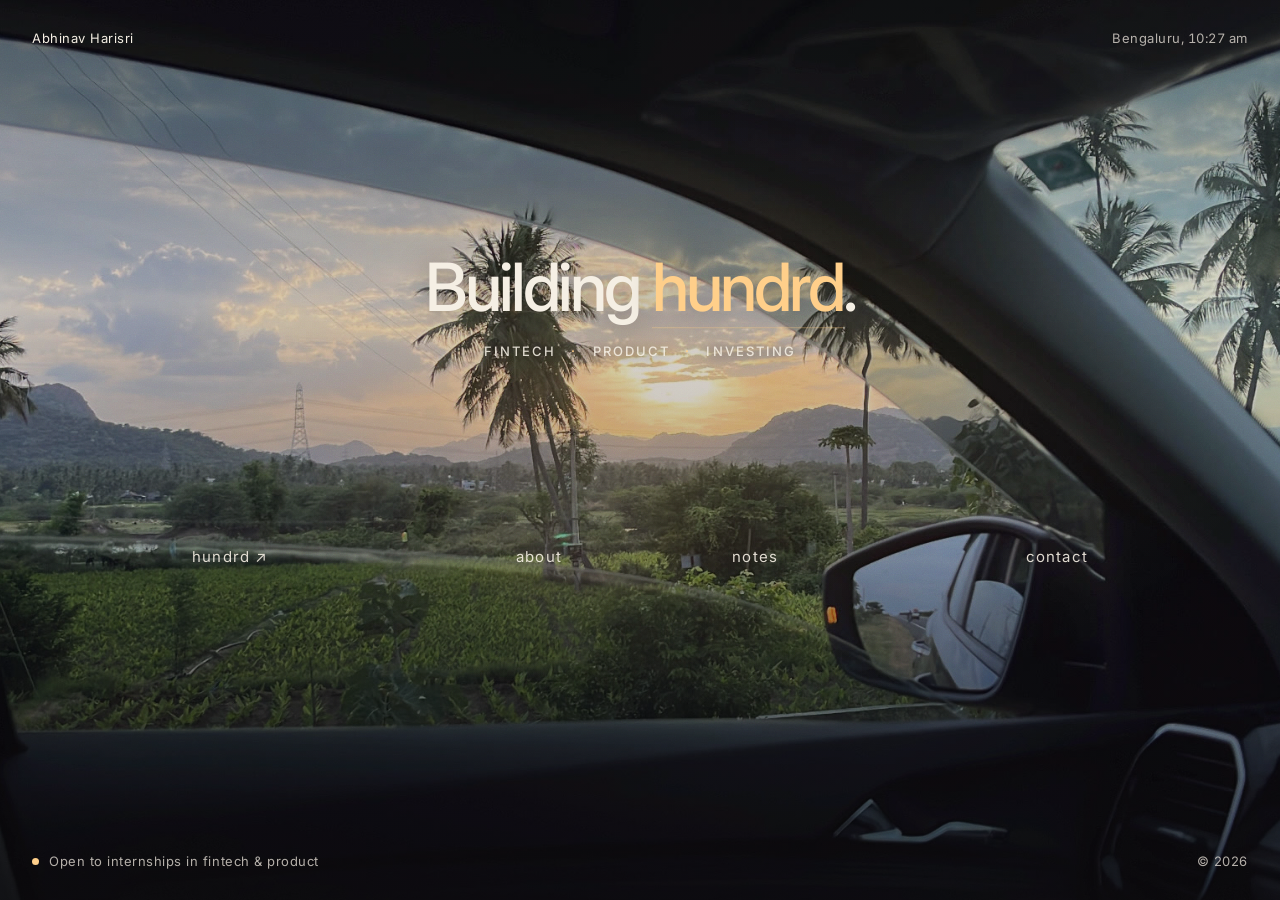
==== index.html @ cb3aa462 "Drop time-of-day grading; plain background on note pages Co-Authored-By: Claude Opus 5.5 <noreply@an" ====
<!DOCTYPE html>
<html lang="en">
<head>
  <meta charset="UTF-8">
  <meta name="viewport" content="width=device-width, initial-scale=1.0">
  <title>Abhinav Harisri</title>
  <meta name="description" content="Abhinav Harisri, founder of hundrd, a web studio in Bengaluru. Fintech, product and investing. Open to internships in fintech and product.">
  <meta property="og:title" content="Abhinav Harisri">
  <meta property="og:description" content="Founder of hundrd, a web studio in Bengaluru. Open to internships in fintech and product.">
  <meta property="og:image" content="https://abhinavharisri.github.io/assets/horizon.jpg">
  <meta property="og:url" content="https://abhinavharisri.github.io/">
  <meta name="twitter:card" content="summary_large_image">
  <link rel="icon" href="assets/favicon.svg" type="image/svg+xml">
  <link rel="apple-touch-icon" href="assets/favicon.png">
  <meta name="theme-color" content="#0b0a0c">
  <link rel="preload" as="image" href="assets/horizon.jpg" fetchpriority="high">
  <link rel="preconnect" href="https://fonts.googleapis.com">
  <link rel="preconnect" href="https://fonts.gstatic.com" crossorigin>
  <link href="https://fonts.googleapis.com/css2?family=Inter:wght@400;500;600&display=swap" rel="stylesheet">
  <style>
    *, *::before, *::after { margin: 0; padding: 0; box-sizing: border-box; }

    :root {
      --ink: #f5efe4;
      --ink-soft: rgba(245, 239, 228, 0.72);
      --ink-faint: rgba(245, 239, 228, 0.45);
      --line: rgba(245, 239, 228, 0.18);
      --glow: #ffcf8a;
      --night: #0b0a0c;
      --display: 'Inter', -apple-system, BlinkMacSystemFont, 'Segoe UI', sans-serif;
      --sans: 'Inter', -apple-system, BlinkMacSystemFont, 'Segoe UI', sans-serif;
    }

    html, body {
      height: 100%;
      background: var(--night);
      color: var(--ink);
      font-family: var(--sans);
      font-size: 15px;
      line-height: 1.6;
      -webkit-font-smoothing: antialiased;
      overflow: hidden;
    }

    a { color: inherit; text-decoration: none; }
    ::selection { background: var(--glow); color: var(--night); }

    /* ===== Scene: the photo, slowly breathing ===== */

    .scene {
      position: fixed;
      inset: -40px;
      opacity: 0;
      animation: reveal 2.6s cubic-bezier(.2, .7, .2, 1) .1s forwards;
      transition: filter 1.1s cubic-bezier(.2, .7, .2, 1);
      will-change: transform;
    }

    .scene-img {
      position: absolute;
      inset: 0;
      background: url("assets/horizon.jpg") 55% 42% / cover no-repeat;
      animation: drift 38s ease-in-out infinite alternate;
    }

    .scene::after {
      content: '';
      position: absolute;
      inset: 0;
      background:
        radial-gradient(ellipse 60% 45% at 55% 45%, rgba(255, 190, 110, 0.10), transparent 70%),
        linear-gradient(180deg, rgba(11, 10, 12, 0.55) 0%, rgba(11, 10, 12, 0.15) 35%, rgba(11, 10, 12, 0.35) 62%, rgba(11, 10, 12, 0.85) 100%);
    }

    body.open .scene { filter: blur(22px) brightness(0.45) saturate(1.2); }

    /* film grain */
    .grain {
      position: fixed;
      inset: -100%;
      pointer-events: none;
      opacity: 0.13;
      mix-blend-mode: overlay;
      background-image: url("data:image/svg+xml,%3Csvg xmlns='http://www.w3.org/2000/svg' width='220' height='220'%3E%3Cfilter id='n'%3E%3CfeTurbulence type='fractalNoise' baseFrequency='0.85' numOctaves='3' stitchTiles='stitch'/%3E%3C/filter%3E%3Crect width='100%25' height='100%25' filter='url(%23n)'/%3E%3C/svg%3E");
      animation: grain 0.9s steps(6) infinite;
    }

    @keyframes reveal { from { opacity: 0; transform: scale(1.12); } to { opacity: 1; transform: scale(1); } }
    @keyframes drift { from { transform: scale(1.06) translate(0, 0); } to { transform: scale(1.14) translate(-1.5%, -1%); } }
    @keyframes grain {
      0% { transform: translate(0, 0); } 20% { transform: translate(-5%, 3%); } 40% { transform: translate(4%, -6%); }
      60% { transform: translate(-3%, 5%); } 80% { transform: translate(6%, 2%); } 100% { transform: translate(-2%, -4%); }
    }

    /* ===== Landing ===== */

    .landing {
      position: fixed;
      inset: 0;
      transition: opacity .7s ease, transform 1s cubic-bezier(.2, .7, .2, 1);
    }

    body.open .landing { opacity: 0; transform: translateY(-14px); pointer-events: none; }

    .corner {
      position: absolute;
      font-size: 13px;
      letter-spacing: 0.04em;
      color: var(--ink-soft);
    }

    .corner.tl { top: 28px; left: 32px; color: var(--ink); }
    .corner.tr { top: 28px; right: 32px; font-variant-numeric: tabular-nums; }
    .corner.bl { bottom: 28px; left: 32px; display: flex; align-items: center; gap: 10px; }
    .corner.br { bottom: 28px; right: 32px; }

    .pulse {
      flex: none;
      width: 7px;
      height: 7px;
      border-radius: 50%;
      background: var(--glow);
      box-shadow: 0 0 0 0 rgba(255, 207, 138, 0.6);
      animation: pulse 2.4s ease-out infinite;
    }

    @keyframes pulse { 70% { box-shadow: 0 0 0 9px rgba(255, 207, 138, 0); } 100% { box-shadow: 0 0 0 0 rgba(255, 207, 138, 0); } }

    .line {
      position: absolute;
      left: 0;
      right: 0;
      top: 34%;
      padding: 0 15vw;
      transform: translateY(-50%);
      font-family: var(--display);
      font-weight: 500;
      font-size: clamp(40px, 5.2vw, 76px);
      line-height: 1.05;
      letter-spacing: -0.045em;
      text-align: center;
      text-wrap: balance;
      text-shadow: 0 2px 30px rgba(0, 0, 0, 0.35);
    }

    .line em { color: var(--glow); font-style: normal; }
    .line a { border-bottom: 1px solid rgba(255, 207, 138, 0.4); transition: border-color .3s; }
    .line a:hover { border-bottom-color: var(--glow); }

    .line .sub {
      display: block;
      margin-top: 22px;
      font-family: var(--sans);
      font-size: 13px;
      letter-spacing: 0.16em;
      text-transform: uppercase;
      color: rgba(245, 239, 228, 0.88);
      text-shadow: 0 1px 12px rgba(0, 0, 0, 0.6);
    }

    .line .sub i { font-style: normal; margin: 0 10px; color: var(--glow); }

    .horizon {
      position: absolute;
      top: 62%;
      left: 0;
      right: 0;
      padding: 0 15vw;
      display: grid;
      grid-template-columns: repeat(4, auto);
      align-items: center;
      gap: 16px;
      transform: translateY(-50%);
    }

    .horizon a {
      font-size: 15px;
      letter-spacing: 0.08em;
      opacity: 0.9;
      padding-bottom: 3px;
      background: linear-gradient(var(--ink), var(--ink)) 0 100% / 0 1px no-repeat;
      transition: background-size .45s cubic-bezier(.2, .7, .2, 1), opacity .2s;
    }

    .horizon a:hover, .horizon a:focus-visible { background-size: 100% 1px; opacity: 1; outline: none; }
    .horizon a:nth-child(1) { justify-self: start; }
    .horizon a:nth-child(2), .horizon a:nth-child(3) { justify-self: center; }
    .horizon a:nth-child(4) { justify-self: end; }

    /* staggered entrance */
    .in { opacity: 0; animation: rise 1.4s cubic-bezier(.2, .7, .2, 1) forwards; }
    .d1 { animation-delay: .9s; } .d2 { animation-delay: 1.3s; } .d3 { animation-delay: 1.7s; } .d4 { animation-delay: 2.1s; }
    @keyframes rise { from { opacity: 0; transform: translateY(12px); filter: blur(6px); } to { opacity: 1; transform: none; filter: none; } }
    .horizon.in { animation-name: rise-centered; }
    .line.in { animation-name: rise-centered; }
    @keyframes rise-centered { from { opacity: 0; transform: translateY(-35%); filter: blur(8px); } to { opacity: 1; transform: translateY(-50%); filter: none; } }

    /* ===== Panels ===== */

    .panel {
      position: fixed;
      inset: 0;
      overflow-y: auto;
      padding: 96px 24px 80px;
      opacity: 0;
      visibility: hidden;
      transition: opacity .6s ease, visibility 0s linear .6s;
    }

    .panel.active { opacity: 1; visibility: visible; transition: opacity .8s ease .25s, visibility 0s; }

    .panel-inner {
      max-width: 580px;
      margin: 0 auto;
      transform: translateY(18px);
      transition: transform 1s cubic-bezier(.2, .7, .2, 1) .25s;
    }

    .panel.active .panel-inner { transform: none; }

    .back {
      position: fixed;
      top: 28px;
      left: 32px;
      font-size: 13px;
      letter-spacing: 0.04em;
      color: var(--ink-soft);
      transition: color .2s;
    }

    .back:hover { color: var(--ink); }

    .panel h2 {
      font-family: var(--display);
      font-weight: 500;
      font-size: clamp(40px, 6vw, 64px);
      line-height: 1;
      letter-spacing: -0.045em;
      margin-bottom: 36px;
    }

    .panel h2 em { color: var(--glow); font-style: normal; }

    .panel p { color: var(--ink-soft); margin-bottom: 18px; font-size: 16px; }
    .panel p strong { color: var(--ink); font-weight: 500; }
    .panel p a { color: var(--ink); border-bottom: 1px solid var(--line); transition: border-color .2s; }
    .panel p a:hover { border-bottom-color: var(--ink); }

    .rows { margin-top: 44px; border-top: 1px solid var(--line); }

    .row {
      display: grid;
      grid-template-columns: 1fr auto;
      gap: 4px 24px;
      padding: 18px 0;
      border-bottom: 1px solid var(--line);
    }

    .row-title { color: var(--ink); }
    .row-title a { border-bottom: 1px solid var(--line); transition: border-color .2s, color .2s; }
    .row-title a:hover { color: var(--glow); border-bottom-color: var(--glow); }
    .row-meta { color: var(--ink-faint); font-size: 13px; text-align: right; font-variant-numeric: tabular-nums; }
    .row-sub { grid-column: 1 / -1; color: var(--ink-soft); font-size: 14px; }
    .row-links { grid-column: 1 / -1; display: flex; gap: 20px; margin-top: 6px; font-size: 13px; letter-spacing: 0.04em; }
    .row-links a { color: var(--glow); opacity: .85; transition: opacity .2s; }
    .row-links a:hover { opacity: 1; }

    .resume {
      display: inline-block;
      margin-top: 32px;
      padding: 12px 22px;
      border: 1px solid rgba(255, 207, 138, 0.5);
      border-radius: 999px;
      font-size: 14px;
      letter-spacing: 0.04em;
      color: var(--glow);
      transition: background .3s, color .3s;
    }

    .resume:hover { background: var(--glow); color: var(--night); }

    .row.note .row-title { font-size: 18px; font-weight: 500; line-height: 1.35; letter-spacing: -0.01em; }
    .row.note .row-title i { font-family: var(--sans); font-style: normal; font-size: 12px; letter-spacing: 0.1em; color: var(--glow); display: inline-block; width: 34px; vertical-align: 1px; }
    .row.note .row-meta { color: var(--ink-faint); }
    .row.note .row-sub { padding-left: 34px; }
    .row.note:hover .row-title { color: var(--glow); }

    a.row { transition: padding .4s cubic-bezier(.2, .7, .2, 1); }
    a.row:hover { padding-left: 10px; }
    a.row .row-meta { color: var(--glow); }

    /* ===== Small screens ===== */

    @media (max-width: 700px) {
      .scene-img { background-position: 56% 40%; }
      .corner.tl, .back { top: 22px; left: 20px; }
      .corner.tr { top: 22px; right: 20px; }
      .corner.bl { bottom: 22px; left: 20px; right: 20px; }
      .corner.br { display: none; }
      .line { top: 30%; padding: 0 20px; }
      .line .sub { font-size: 11px; letter-spacing: 0.12em; }
      .line .sub i { margin: 0 6px; }
      .horizon { padding: 0 20px; gap: 10px; }
      .horizon a { font-size: 14px; letter-spacing: 0.05em; }
      .panel { padding: 80px 20px 64px; }
    }

    @media (prefers-reduced-motion: reduce) {
      *, *::before, *::after { animation-duration: .01ms !important; animation-iteration-count: 1 !important; transition-duration: .01ms !important; }
      .grain { display: none; }
    }
  </style>
</head>
<body>

  <div class="scene" id="scene" aria-hidden="true"><div class="scene-img"></div></div>
  <div class="grain" aria-hidden="true"></div>

  <main class="landing">
    <div class="corner tl in d1">Abhinav Harisri</div>
    <div class="corner tr in d1" id="clock">Bengaluru</div>

    <h1 class="line in d2">
      Building <a href="https://hundrd.studio" target="_blank" rel="noopener"><em>hundrd</em></a>.
      <span class="sub">Fintech <i>·</i> Product <i>·</i> Investing</span>
    </h1>

    <nav class="horizon in d3">
      <a href="https://hundrd.studio" target="_blank" rel="noopener">hundrd ↗</a>
      <a href="#about">about</a>
      <a href="#notes">notes</a>
      <a href="#contact">contact</a>
    </nav>

    <div class="corner bl in d4"><span class="pulse"></span>Open to internships in fintech &amp; product</div>
    <div class="corner br in d4">© 2026</div>
  </main>

  <section class="panel" id="about" aria-label="About">
    <a href="#" class="back">← back</a>
    <div class="panel-inner">
      <h2>About</h2>
      <p>I'm <strong>Abhinav</strong>. I run <a href="https://hundrd.studio" target="_blank" rel="noopener">hundrd</a>, a Bengaluru studio that designs, builds and hosts fast, secure websites for businesses that operate at scale, down to the hundredth detail.</p>
      <p>The path here wasn't a straight line. I started out in cybersecurity, learning how systems break, then got pulled toward a different question: how money moves. Payments, risk, markets. That curiosity led to fundraising work at a sports-tech startup, finance work at a manufacturer, and <a href="#notes">a growing pile of notes</a> on how payments actually work.</p>
      <p>Alongside the studio, I'm open to <strong>internships in fintech and product</strong>.</p>

      <div class="rows">
        <div class="row">
          <span class="row-title">Founder, hundrd</span>
          <span class="row-meta">Now</span>
          <span class="row-sub">Web studio. Design, build and hosting under one roof.</span>
        </div>
        <div class="row">
          <span class="row-title">Fundraising &amp; Partnerships, <a href="https://streetplay.ai/" target="_blank" rel="noopener">Streetplay.ai</a></span>
          <span class="row-meta">2025–26</span>
          <span class="row-sub">Sourced 20+ US investors in sports tech and AI, sharpened the pitch, and built partnerships with turfs and academies.</span>
        </div>
        <div class="row">
          <span class="row-title">Accounting, <a href="https://www.superiorelectric.in/" target="_blank" rel="noopener">Superior Electric Machines</a></span>
          <span class="row-meta">2025</span>
          <span class="row-sub">Profit &amp; loss statements and balance sheets for a manufacturing firm, plus audit readiness and cost management.</span>
        </div>
        <div class="row">
          <span class="row-title">RiskLens</span>
          <span class="row-meta">Project</span>
          <span class="row-sub">A portfolio risk tool on live market data: volatility, value at risk, Sharpe ratio and correlation across Indian and US stocks.</span>
          <span class="row-links">
            <a href="https://stock-risk-analyzer-l02b.onrender.com" target="_blank" rel="noopener">Open ↗</a>
            <a href="https://github.com/abhinavharisri/stock-risk-analyzer" target="_blank" rel="noopener">Code ↗</a>
          </span>
        </div>
        <div class="row">
          <span class="row-title">B.Tech Cybersecurity, Presidency University</span>
          <span class="row-meta">2027</span>
        </div>
      </div>

      <a class="resume" href="assets/Abhinav-Harisri-Resume.pdf" target="_blank" rel="noopener">Download resume ↗</a>
    </div>
  </section>

  <section class="panel" id="notes" aria-label="Notes">
    <a href="#" class="back">← back</a>
    <div class="panel-inner">
      <h2>Notes</h2>
      <p>What I've been learning about how money moves in India: payments, the products built on them, and the decisions behind those products.</p>

      <div class="rows">
        <a class="row note" href="notes/upi-payment-flow.html"><span class="row-title"><i>01</i>How a UPI payment actually moves</span><span class="row-meta">3 min</span><span class="row-sub">Five parties, a few seconds, and why the app you tap is only the front door.</span></a>
        <a class="row note" href="notes/p2p-vs-p2m.html"><span class="row-title"><i>02</i>P2P builds the habit. P2M pays the bills.</span><span class="row-meta">3 min</span><span class="row-sub">Two kinds of UPI payment, two very different jobs for the business.</span></a>
        <a class="row note" href="notes/why-pending-feels-scary.html"><span class="row-title"><i>03</i>Why “Pending” feels so scary</span><span class="row-meta">4 min</span><span class="row-sub">Money gone from my account, not in theirs, and a single word on the screen.</span></a>
        <a class="row note" href="notes/pending-screen-case-study.html"><span class="row-title"><i>04</i>Case study: fixing the pending screen</span><span class="row-meta">5 min</span><span class="row-sub">Two options, and why I'd ship the quieter one first.</span></a>
        <a class="row note" href="notes/how-upi-apps-make-money.html"><span class="row-title"><i>05</i>How free UPI apps make money</span><span class="row-meta">3 min</span><span class="row-sub">Sending money costs users nothing. So who pays for all of it?</span></a>
        <a class="row note" href="notes/reliability-is-the-feature.html"><span class="row-title"><i>06</i>Reliability is the feature</span><span class="row-meta">5 min</span><span class="row-sub">Fix the success rate before shipping anything new, and how I'd defend that to a CEO.</span></a>
        <a class="row note" href="notes/what-gpay-gets-right.html"><span class="row-title"><i>07</i>What GPay gets right</span><span class="row-meta">2 min</span><span class="row-sub">Five small things on one home screen, and the lesson underneath them.</span></a>
      </div>
    </div>
  </section>

  <section class="panel" id="contact" aria-label="Contact">
    <a href="#" class="back">← back</a>
    <div class="panel-inner">
      <h2>Say <em>hello</em></h2>
      <p>For a website with hundrd, an internship, or a good conversation about markets.</p>

      <div class="rows">
        <a class="row" href="mailto:abhinavharisri@gmail.com"><span class="row-title">abhinavharisri@gmail.com</span><span class="row-meta">Email ↗</span></a>
        <a class="row" href="https://www.linkedin.com/in/abhinav-h-897152250/" target="_blank" rel="noopener"><span class="row-title">Abhinav Harisri</span><span class="row-meta">LinkedIn ↗</span></a>
        <a class="row" href="assets/Abhinav-Harisri-Resume.pdf" target="_blank" rel="noopener"><span class="row-title">Abhinav-Harisri-Resume.pdf</span><span class="row-meta">Resume ↗</span></a>
        <a class="row" href="https://hundrd.studio" target="_blank" rel="noopener"><span class="row-title">hundrd.studio</span><span class="row-meta">Studio ↗</span></a>
        <a class="row" href="https://github.com/abhinavharisri" target="_blank" rel="noopener"><span class="row-title">abhinavharisri</span><span class="row-meta">GitHub ↗</span></a>
      </div>
    </div>
  </section>

  <script>
    // Panels follow the URL hash, so #about etc. can be shared directly
    const panels = document.querySelectorAll('.panel');
    function route() {
      const id = location.hash.slice(1);
      let found = false;
      panels.forEach(p => {
        const on = p.id === id;
        p.classList.toggle('active', on);
        if (on) { found = true; p.scrollTop = 0; }
      });
      document.body.classList.toggle('open', found);
    }
    window.addEventListener('hashchange', route);
    route();

    document.addEventListener('keydown', e => {
      if (e.key === 'Escape' && document.body.classList.contains('open')) location.hash = '';
    });

    // Clock: Bengaluru local time
    const clock = document.getElementById('clock');
    const fmt = new Intl.DateTimeFormat('en-IN', { timeZone: 'Asia/Kolkata', hour: 'numeric', minute: '2-digit', hour12: true });
    function tick() { clock.textContent = 'Bengaluru, ' + fmt.format(new Date()).toLowerCase(); }
    tick();
    setInterval(tick, 15000);

    // Gentle parallax: the scene leans away from the cursor
    const scene = document.getElementById('scene');
    if (matchMedia('(pointer: fine)').matches && !matchMedia('(prefers-reduced-motion: reduce)').matches) {
      let tx = 0, ty = 0, cx = 0, cy = 0;
      document.addEventListener('mousemove', e => {
        tx = (e.clientX / innerWidth - 0.5) * -24;
        ty = (e.clientY / innerHeight - 0.5) * -16;
      });
      scene.addEventListener('animationend', e => {
        if (e.target !== scene) return;
        scene.style.opacity = 1;
        scene.style.animation = 'none';
        (function loop() {
          cx += (tx - cx) * 0.04;
          cy += (ty - cy) * 0.04;
          scene.style.transform = `translate3d(${cx}px, ${cy}px, 0)`;
          requestAnimationFrame(loop);
        })();
      });
    }
  </script>
</body>
</html>
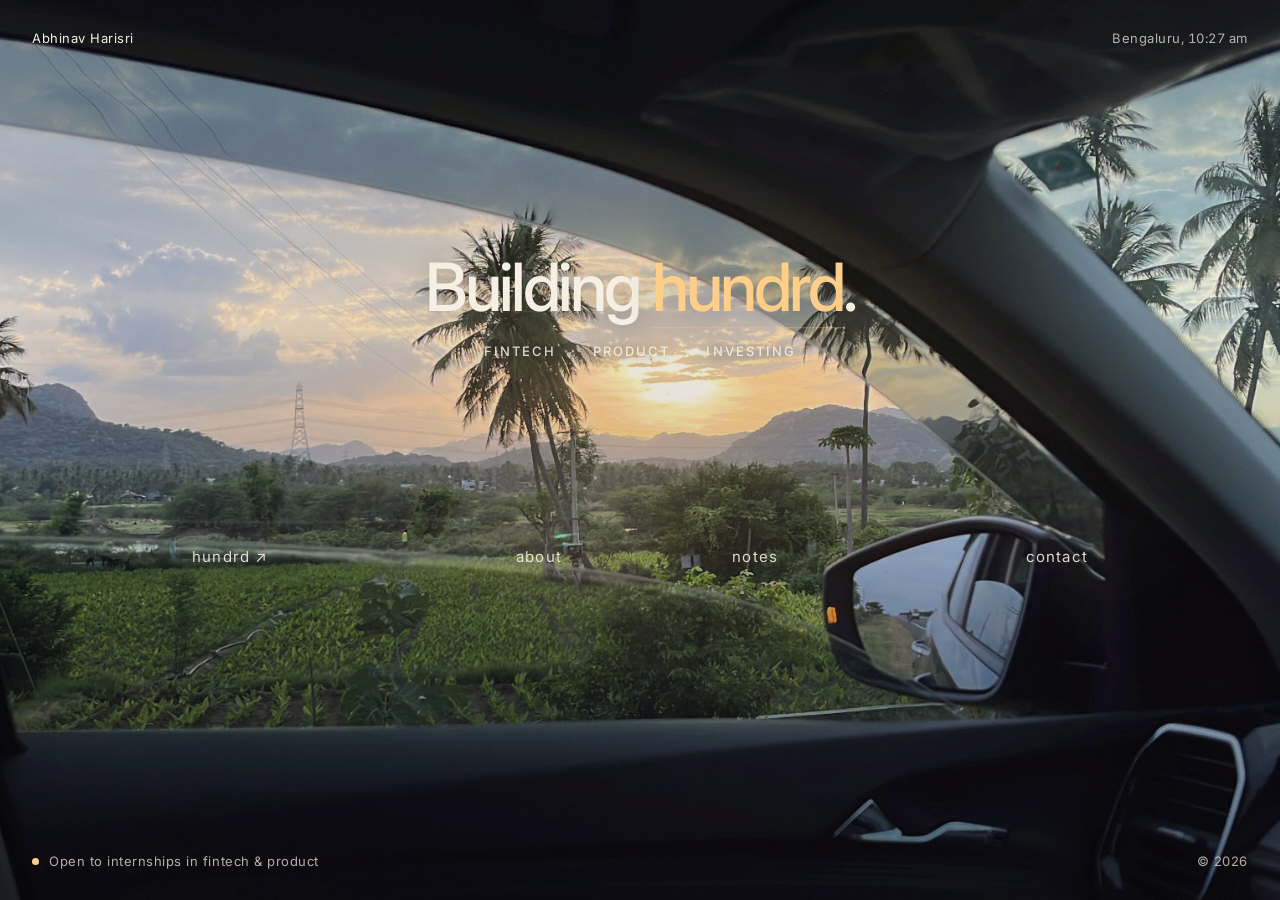
==== commit 2694b4a3: "Light paper theme for panels, notes and 404 Panels and note pages move to a warm off-white backgroun" ====
--- a/index.html
+++ b/index.html
@@ -52,7 +52,6 @@
       inset: -40px;
       opacity: 0;
       animation: reveal 2.6s cubic-bezier(.2, .7, .2, 1) .1s forwards;
-      transition: filter 1.1s cubic-bezier(.2, .7, .2, 1);
       will-change: transform;
     }
 
@@ -69,10 +68,8 @@
       inset: 0;
       background:
         radial-gradient(ellipse 60% 45% at 55% 45%, rgba(255, 190, 110, 0.10), transparent 70%),
-        linear-gradient(180deg, rgba(11, 10, 12, 0.55) 0%, rgba(11, 10, 12, 0.15) 35%, rgba(11, 10, 12, 0.35) 62%, rgba(11, 10, 12, 0.85) 100%);
-    }
-
-    body.open .scene { filter: blur(22px) brightness(0.45) saturate(1.2); }
+        linear-gradient(180deg, rgba(11, 10, 12, 0.35) 0%, rgba(11, 10, 12, 0.05) 35%, rgba(11, 10, 12, 0.2) 62%, rgba(11, 10, 12, 0.6) 100%);
+    }
 
     /* film grain */
     .grain {
@@ -202,6 +199,13 @@
       inset: 0;
       overflow-y: auto;
       padding: 96px 24px 80px;
+      --ink: #1d1b18;
+      --ink-soft: rgba(29, 27, 24, 0.72);
+      --ink-faint: rgba(29, 27, 24, 0.5);
+      --line: rgba(29, 27, 24, 0.14);
+      --glow: #b0601c;
+      background: #f7f4ef;
+      color: var(--ink);
       opacity: 0;
       visibility: hidden;
       transition: opacity .6s ease, visibility 0s linear .6s;
@@ -269,7 +273,7 @@
       display: inline-block;
       margin-top: 32px;
       padding: 12px 22px;
-      border: 1px solid rgba(255, 207, 138, 0.5);
+      border: 1px solid var(--glow);
       border-radius: 999px;
       font-size: 14px;
       letter-spacing: 0.04em;
@@ -277,7 +281,7 @@
       transition: background .3s, color .3s;
     }
 
-    .resume:hover { background: var(--glow); color: var(--night); }
+    .resume:hover { background: var(--glow); color: #fff; }
 
     .row.note .row-title { font-size: 18px; font-weight: 500; line-height: 1.35; letter-spacing: -0.01em; }
     .row.note .row-title i { font-family: var(--sans); font-style: normal; font-size: 12px; letter-spacing: 0.1em; color: var(--glow); display: inline-block; width: 34px; vertical-align: 1px; }
@@ -288,6 +292,7 @@
     a.row { transition: padding .4s cubic-bezier(.2, .7, .2, 1); }
     a.row:hover { padding-left: 10px; }
     a.row .row-meta { color: var(--glow); }
+    .panel ::selection { background: var(--glow); color: #fff; }
 
     /* ===== Small screens ===== */
 
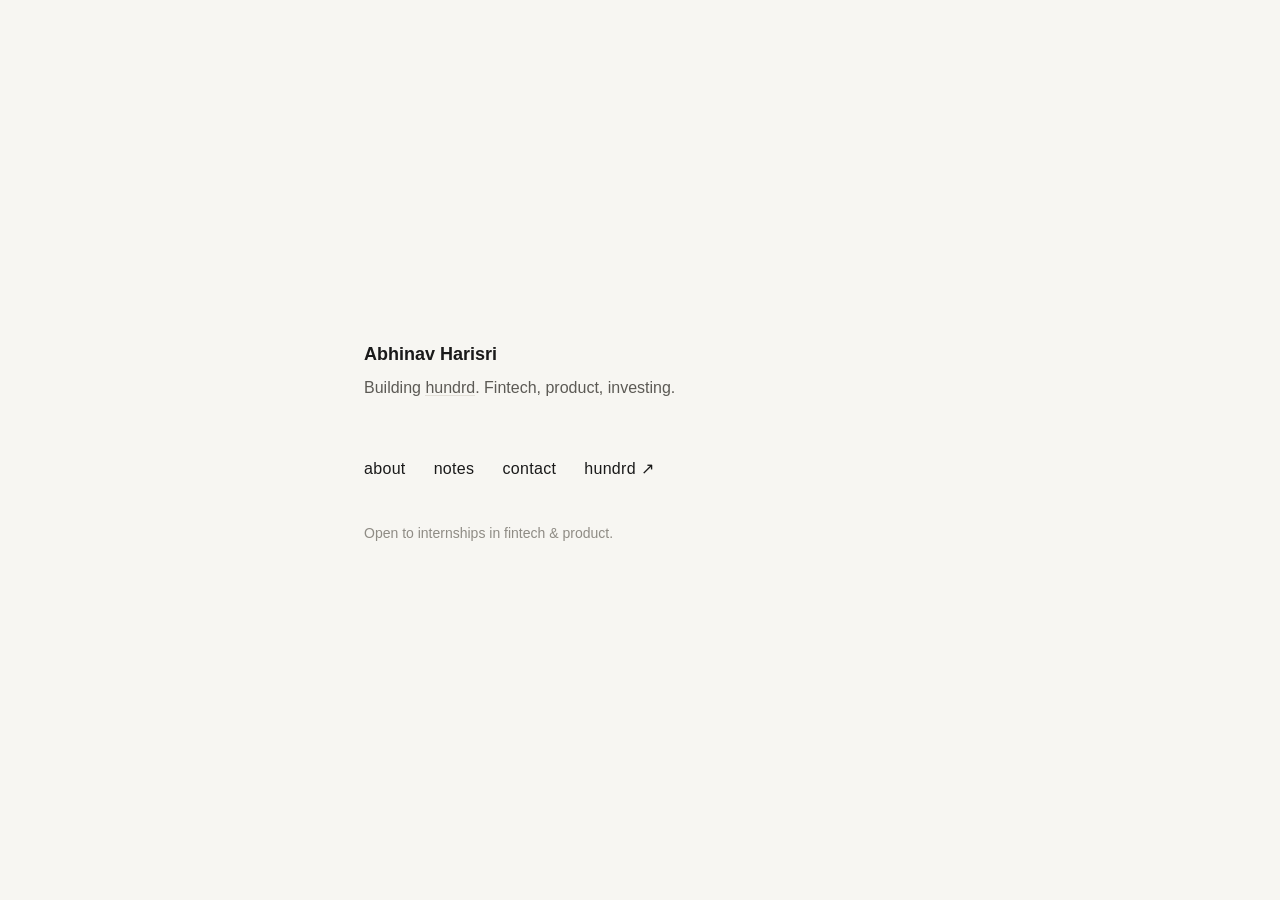
==== commit df96de2c: "Redesign: plain, image-free site with one shared stylesheet Homepage is just name, one line and four" ====
--- a/index.html
+++ b/index.html
@@ -7,464 +7,26 @@
   <meta name="description" content="Abhinav Harisri, founder of hundrd, a web studio in Bengaluru. Fintech, product and investing. Open to internships in fintech and product.">
   <meta property="og:title" content="Abhinav Harisri">
   <meta property="og:description" content="Founder of hundrd, a web studio in Bengaluru. Open to internships in fintech and product.">
-  <meta property="og:image" content="https://abhinavharisri.github.io/assets/horizon.jpg">
   <meta property="og:url" content="https://abhinavharisri.github.io/">
-  <meta name="twitter:card" content="summary_large_image">
   <link rel="icon" href="assets/favicon.svg" type="image/svg+xml">
-  <link rel="apple-touch-icon" href="assets/favicon.png">
-  <meta name="theme-color" content="#0b0a0c">
-  <link rel="preload" as="image" href="assets/horizon.jpg" fetchpriority="high">
-  <link rel="preconnect" href="https://fonts.googleapis.com">
-  <link rel="preconnect" href="https://fonts.gstatic.com" crossorigin>
-  <link href="https://fonts.googleapis.com/css2?family=Inter:wght@400;500;600&display=swap" rel="stylesheet">
-  <style>
-    *, *::before, *::after { margin: 0; padding: 0; box-sizing: border-box; }
-
-    :root {
-      --ink: #f5efe4;
-      --ink-soft: rgba(245, 239, 228, 0.72);
-      --ink-faint: rgba(245, 239, 228, 0.45);
-      --line: rgba(245, 239, 228, 0.18);
-      --glow: #ffcf8a;
-      --night: #0b0a0c;
-      --display: 'Inter', -apple-system, BlinkMacSystemFont, 'Segoe UI', sans-serif;
-      --sans: 'Inter', -apple-system, BlinkMacSystemFont, 'Segoe UI', sans-serif;
-    }
-
-    html, body {
-      height: 100%;
-      background: var(--night);
-      color: var(--ink);
-      font-family: var(--sans);
-      font-size: 15px;
-      line-height: 1.6;
-      -webkit-font-smoothing: antialiased;
-      overflow: hidden;
-    }
-
-    a { color: inherit; text-decoration: none; }
-    ::selection { background: var(--glow); color: var(--night); }
-
-    /* ===== Scene: the photo, slowly breathing ===== */
-
-    .scene {
-      position: fixed;
-      inset: -40px;
-      opacity: 0;
-      animation: reveal 2.6s cubic-bezier(.2, .7, .2, 1) .1s forwards;
-      will-change: transform;
-    }
-
-    .scene-img {
-      position: absolute;
-      inset: 0;
-      background: url("assets/horizon.jpg") 55% 42% / cover no-repeat;
-      animation: drift 38s ease-in-out infinite alternate;
-    }
-
-    .scene::after {
-      content: '';
-      position: absolute;
-      inset: 0;
-      background:
-        radial-gradient(ellipse 60% 45% at 55% 45%, rgba(255, 190, 110, 0.10), transparent 70%),
-        linear-gradient(180deg, rgba(11, 10, 12, 0.35) 0%, rgba(11, 10, 12, 0.05) 35%, rgba(11, 10, 12, 0.2) 62%, rgba(11, 10, 12, 0.6) 100%);
-    }
-
-    /* film grain */
-    .grain {
-      position: fixed;
-      inset: -100%;
-      pointer-events: none;
-      opacity: 0.13;
-      mix-blend-mode: overlay;
-      background-image: url("data:image/svg+xml,%3Csvg xmlns='http://www.w3.org/2000/svg' width='220' height='220'%3E%3Cfilter id='n'%3E%3CfeTurbulence type='fractalNoise' baseFrequency='0.85' numOctaves='3' stitchTiles='stitch'/%3E%3C/filter%3E%3Crect width='100%25' height='100%25' filter='url(%23n)'/%3E%3C/svg%3E");
-      animation: grain 0.9s steps(6) infinite;
-    }
-
-    @keyframes reveal { from { opacity: 0; transform: scale(1.12); } to { opacity: 1; transform: scale(1); } }
-    @keyframes drift { from { transform: scale(1.06) translate(0, 0); } to { transform: scale(1.14) translate(-1.5%, -1%); } }
-    @keyframes grain {
-      0% { transform: translate(0, 0); } 20% { transform: translate(-5%, 3%); } 40% { transform: translate(4%, -6%); }
-      60% { transform: translate(-3%, 5%); } 80% { transform: translate(6%, 2%); } 100% { transform: translate(-2%, -4%); }
-    }
-
-    /* ===== Landing ===== */
-
-    .landing {
-      position: fixed;
-      inset: 0;
-      transition: opacity .7s ease, transform 1s cubic-bezier(.2, .7, .2, 1);
-    }
-
-    body.open .landing { opacity: 0; transform: translateY(-14px); pointer-events: none; }
-
-    .corner {
-      position: absolute;
-      font-size: 13px;
-      letter-spacing: 0.04em;
-      color: var(--ink-soft);
-    }
-
-    .corner.tl { top: 28px; left: 32px; color: var(--ink); }
-    .corner.tr { top: 28px; right: 32px; font-variant-numeric: tabular-nums; }
-    .corner.bl { bottom: 28px; left: 32px; display: flex; align-items: center; gap: 10px; }
-    .corner.br { bottom: 28px; right: 32px; }
-
-    .pulse {
-      flex: none;
-      width: 7px;
-      height: 7px;
-      border-radius: 50%;
-      background: var(--glow);
-      box-shadow: 0 0 0 0 rgba(255, 207, 138, 0.6);
-      animation: pulse 2.4s ease-out infinite;
-    }
-
-    @keyframes pulse { 70% { box-shadow: 0 0 0 9px rgba(255, 207, 138, 0); } 100% { box-shadow: 0 0 0 0 rgba(255, 207, 138, 0); } }
-
-    .line {
-      position: absolute;
-      left: 0;
-      right: 0;
-      top: 34%;
-      padding: 0 15vw;
-      transform: translateY(-50%);
-      font-family: var(--display);
-      font-weight: 500;
-      font-size: clamp(40px, 5.2vw, 76px);
-      line-height: 1.05;
-      letter-spacing: -0.045em;
-      text-align: center;
-      text-wrap: balance;
-      text-shadow: 0 2px 30px rgba(0, 0, 0, 0.35);
-    }
-
-    .line em { color: var(--glow); font-style: normal; }
-    .line a { border-bottom: 1px solid rgba(255, 207, 138, 0.4); transition: border-color .3s; }
-    .line a:hover { border-bottom-color: var(--glow); }
-
-    .line .sub {
-      display: block;
-      margin-top: 22px;
-      font-family: var(--sans);
-      font-size: 13px;
-      letter-spacing: 0.16em;
-      text-transform: uppercase;
-      color: rgba(245, 239, 228, 0.88);
-      text-shadow: 0 1px 12px rgba(0, 0, 0, 0.6);
-    }
-
-    .line .sub i { font-style: normal; margin: 0 10px; color: var(--glow); }
-
-    .horizon {
-      position: absolute;
-      top: 62%;
-      left: 0;
-      right: 0;
-      padding: 0 15vw;
-      display: grid;
-      grid-template-columns: repeat(4, auto);
-      align-items: center;
-      gap: 16px;
-      transform: translateY(-50%);
-    }
-
-    .horizon a {
-      font-size: 15px;
-      letter-spacing: 0.08em;
-      opacity: 0.9;
-      padding-bottom: 3px;
-      background: linear-gradient(var(--ink), var(--ink)) 0 100% / 0 1px no-repeat;
-      transition: background-size .45s cubic-bezier(.2, .7, .2, 1), opacity .2s;
-    }
-
-    .horizon a:hover, .horizon a:focus-visible { background-size: 100% 1px; opacity: 1; outline: none; }
-    .horizon a:nth-child(1) { justify-self: start; }
-    .horizon a:nth-child(2), .horizon a:nth-child(3) { justify-self: center; }
-    .horizon a:nth-child(4) { justify-self: end; }
-
-    /* staggered entrance */
-    .in { opacity: 0; animation: rise 1.4s cubic-bezier(.2, .7, .2, 1) forwards; }
-    .d1 { animation-delay: .9s; } .d2 { animation-delay: 1.3s; } .d3 { animation-delay: 1.7s; } .d4 { animation-delay: 2.1s; }
-    @keyframes rise { from { opacity: 0; transform: translateY(12px); filter: blur(6px); } to { opacity: 1; transform: none; filter: none; } }
-    .horizon.in { animation-name: rise-centered; }
-    .line.in { animation-name: rise-centered; }
-    @keyframes rise-centered { from { opacity: 0; transform: translateY(-35%); filter: blur(8px); } to { opacity: 1; transform: translateY(-50%); filter: none; } }
-
-    /* ===== Panels ===== */
-
-    .panel {
-      position: fixed;
-      inset: 0;
-      overflow-y: auto;
-      padding: 96px 24px 80px;
-      --ink: #1d1b18;
-      --ink-soft: rgba(29, 27, 24, 0.72);
-      --ink-faint: rgba(29, 27, 24, 0.5);
-      --line: rgba(29, 27, 24, 0.14);
-      --glow: #b0601c;
-      background: #f7f4ef;
-      color: var(--ink);
-      opacity: 0;
-      visibility: hidden;
-      transition: opacity .6s ease, visibility 0s linear .6s;
-    }
-
-    .panel.active { opacity: 1; visibility: visible; transition: opacity .8s ease .25s, visibility 0s; }
-
-    .panel-inner {
-      max-width: 580px;
-      margin: 0 auto;
-      transform: translateY(18px);
-      transition: transform 1s cubic-bezier(.2, .7, .2, 1) .25s;
-    }
-
-    .panel.active .panel-inner { transform: none; }
-
-    .back {
-      position: fixed;
-      top: 28px;
-      left: 32px;
-      font-size: 13px;
-      letter-spacing: 0.04em;
-      color: var(--ink-soft);
-      transition: color .2s;
-    }
-
-    .back:hover { color: var(--ink); }
-
-    .panel h2 {
-      font-family: var(--display);
-      font-weight: 500;
-      font-size: clamp(40px, 6vw, 64px);
-      line-height: 1;
-      letter-spacing: -0.045em;
-      margin-bottom: 36px;
-    }
-
-    .panel h2 em { color: var(--glow); font-style: normal; }
-
-    .panel p { color: var(--ink-soft); margin-bottom: 18px; font-size: 16px; }
-    .panel p strong { color: var(--ink); font-weight: 500; }
-    .panel p a { color: var(--ink); border-bottom: 1px solid var(--line); transition: border-color .2s; }
-    .panel p a:hover { border-bottom-color: var(--ink); }
-
-    .rows { margin-top: 44px; border-top: 1px solid var(--line); }
-
-    .row {
-      display: grid;
-      grid-template-columns: 1fr auto;
-      gap: 4px 24px;
-      padding: 18px 0;
-      border-bottom: 1px solid var(--line);
-    }
-
-    .row-title { color: var(--ink); }
-    .row-title a { border-bottom: 1px solid var(--line); transition: border-color .2s, color .2s; }
-    .row-title a:hover { color: var(--glow); border-bottom-color: var(--glow); }
-    .row-meta { color: var(--ink-faint); font-size: 13px; text-align: right; font-variant-numeric: tabular-nums; }
-    .row-sub { grid-column: 1 / -1; color: var(--ink-soft); font-size: 14px; }
-    .row-links { grid-column: 1 / -1; display: flex; gap: 20px; margin-top: 6px; font-size: 13px; letter-spacing: 0.04em; }
-    .row-links a { color: var(--glow); opacity: .85; transition: opacity .2s; }
-    .row-links a:hover { opacity: 1; }
-
-    .resume {
-      display: inline-block;
-      margin-top: 32px;
-      padding: 12px 22px;
-      border: 1px solid var(--glow);
-      border-radius: 999px;
-      font-size: 14px;
-      letter-spacing: 0.04em;
-      color: var(--glow);
-      transition: background .3s, color .3s;
-    }
-
-    .resume:hover { background: var(--glow); color: #fff; }
-
-    .row.note .row-title { font-size: 18px; font-weight: 500; line-height: 1.35; letter-spacing: -0.01em; }
-    .row.note .row-title i { font-family: var(--sans); font-style: normal; font-size: 12px; letter-spacing: 0.1em; color: var(--glow); display: inline-block; width: 34px; vertical-align: 1px; }
-    .row.note .row-meta { color: var(--ink-faint); }
-    .row.note .row-sub { padding-left: 34px; }
-    .row.note:hover .row-title { color: var(--glow); }
-
-    a.row { transition: padding .4s cubic-bezier(.2, .7, .2, 1); }
-    a.row:hover { padding-left: 10px; }
-    a.row .row-meta { color: var(--glow); }
-    .panel ::selection { background: var(--glow); color: #fff; }
-
-    /* ===== Small screens ===== */
-
-    @media (max-width: 700px) {
-      .scene-img { background-position: 56% 40%; }
-      .corner.tl, .back { top: 22px; left: 20px; }
-      .corner.tr { top: 22px; right: 20px; }
-      .corner.bl { bottom: 22px; left: 20px; right: 20px; }
-      .corner.br { display: none; }
-      .line { top: 30%; padding: 0 20px; }
-      .line .sub { font-size: 11px; letter-spacing: 0.12em; }
-      .line .sub i { margin: 0 6px; }
-      .horizon { padding: 0 20px; gap: 10px; }
-      .horizon a { font-size: 14px; letter-spacing: 0.05em; }
-      .panel { padding: 80px 20px 64px; }
-    }
-
-    @media (prefers-reduced-motion: reduce) {
-      *, *::before, *::after { animation-duration: .01ms !important; animation-iteration-count: 1 !important; transition-duration: .01ms !important; }
-      .grain { display: none; }
-    }
-  </style>
+  <meta name="theme-color" content="#f7f6f2">
+  <link rel="stylesheet" href="assets/site.css">
+  <script>
+    // old links like /#about now live on their own pages
+    if (['#about', '#notes', '#contact'].includes(location.hash)) location.replace(location.hash.slice(1) + '.html');
+  </script>
 </head>
 <body>
-
-  <div class="scene" id="scene" aria-hidden="true"><div class="scene-img"></div></div>
-  <div class="grain" aria-hidden="true"></div>
-
-  <main class="landing">
-    <div class="corner tl in d1">Abhinav Harisri</div>
-    <div class="corner tr in d1" id="clock">Bengaluru</div>
-
-    <h1 class="line in d2">
-      Building <a href="https://hundrd.studio" target="_blank" rel="noopener"><em>hundrd</em></a>.
-      <span class="sub">Fintech <i>·</i> Product <i>·</i> Investing</span>
-    </h1>
-
-    <nav class="horizon in d3">
+  <main class="page home">
+    <div class="name">Abhinav Harisri</div>
+    <p class="line">Building <a href="https://hundrd.studio" target="_blank" rel="noopener">hundrd</a>. Fintech, product, investing.</p>
+    <nav>
+      <a href="about.html">about</a>
+      <a href="notes.html">notes</a>
+      <a href="contact.html">contact</a>
       <a href="https://hundrd.studio" target="_blank" rel="noopener">hundrd ↗</a>
-      <a href="#about">about</a>
-      <a href="#notes">notes</a>
-      <a href="#contact">contact</a>
     </nav>
-
-    <div class="corner bl in d4"><span class="pulse"></span>Open to internships in fintech &amp; product</div>
-    <div class="corner br in d4">© 2026</div>
+    <p class="status">Open to internships in fintech &amp; product.</p>
   </main>
-
-  <section class="panel" id="about" aria-label="About">
-    <a href="#" class="back">← back</a>
-    <div class="panel-inner">
-      <h2>About</h2>
-      <p>I'm <strong>Abhinav</strong>. I run <a href="https://hundrd.studio" target="_blank" rel="noopener">hundrd</a>, a Bengaluru studio that designs, builds and hosts fast, secure websites for businesses that operate at scale, down to the hundredth detail.</p>
-      <p>The path here wasn't a straight line. I started out in cybersecurity, learning how systems break, then got pulled toward a different question: how money moves. Payments, risk, markets. That curiosity led to fundraising work at a sports-tech startup, finance work at a manufacturer, and <a href="#notes">a growing pile of notes</a> on how payments actually work.</p>
-      <p>Alongside the studio, I'm open to <strong>internships in fintech and product</strong>.</p>
-
-      <div class="rows">
-        <div class="row">
-          <span class="row-title">Founder, hundrd</span>
-          <span class="row-meta">Now</span>
-          <span class="row-sub">Web studio. Design, build and hosting under one roof.</span>
-        </div>
-        <div class="row">
-          <span class="row-title">Fundraising &amp; Partnerships, <a href="https://streetplay.ai/" target="_blank" rel="noopener">Streetplay.ai</a></span>
-          <span class="row-meta">2025–26</span>
-          <span class="row-sub">Sourced 20+ US investors in sports tech and AI, sharpened the pitch, and built partnerships with turfs and academies.</span>
-        </div>
-        <div class="row">
-          <span class="row-title">Accounting, <a href="https://www.superiorelectric.in/" target="_blank" rel="noopener">Superior Electric Machines</a></span>
-          <span class="row-meta">2025</span>
-          <span class="row-sub">Profit &amp; loss statements and balance sheets for a manufacturing firm, plus audit readiness and cost management.</span>
-        </div>
-        <div class="row">
-          <span class="row-title">RiskLens</span>
-          <span class="row-meta">Project</span>
-          <span class="row-sub">A portfolio risk tool on live market data: volatility, value at risk, Sharpe ratio and correlation across Indian and US stocks.</span>
-          <span class="row-links">
-            <a href="https://stock-risk-analyzer-l02b.onrender.com" target="_blank" rel="noopener">Open ↗</a>
-            <a href="https://github.com/abhinavharisri/stock-risk-analyzer" target="_blank" rel="noopener">Code ↗</a>
-          </span>
-        </div>
-        <div class="row">
-          <span class="row-title">B.Tech Cybersecurity, Presidency University</span>
-          <span class="row-meta">2027</span>
-        </div>
-      </div>
-
-      <a class="resume" href="assets/Abhinav-Harisri-Resume.pdf" target="_blank" rel="noopener">Download resume ↗</a>
-    </div>
-  </section>
-
-  <section class="panel" id="notes" aria-label="Notes">
-    <a href="#" class="back">← back</a>
-    <div class="panel-inner">
-      <h2>Notes</h2>
-      <p>What I've been learning about how money moves in India: payments, the products built on them, and the decisions behind those products.</p>
-
-      <div class="rows">
-        <a class="row note" href="notes/upi-payment-flow.html"><span class="row-title"><i>01</i>How a UPI payment actually moves</span><span class="row-meta">3 min</span><span class="row-sub">Five parties, a few seconds, and why the app you tap is only the front door.</span></a>
-        <a class="row note" href="notes/p2p-vs-p2m.html"><span class="row-title"><i>02</i>P2P builds the habit. P2M pays the bills.</span><span class="row-meta">3 min</span><span class="row-sub">Two kinds of UPI payment, two very different jobs for the business.</span></a>
-        <a class="row note" href="notes/why-pending-feels-scary.html"><span class="row-title"><i>03</i>Why “Pending” feels so scary</span><span class="row-meta">4 min</span><span class="row-sub">Money gone from my account, not in theirs, and a single word on the screen.</span></a>
-        <a class="row note" href="notes/pending-screen-case-study.html"><span class="row-title"><i>04</i>Case study: fixing the pending screen</span><span class="row-meta">5 min</span><span class="row-sub">Two options, and why I'd ship the quieter one first.</span></a>
-        <a class="row note" href="notes/how-upi-apps-make-money.html"><span class="row-title"><i>05</i>How free UPI apps make money</span><span class="row-meta">3 min</span><span class="row-sub">Sending money costs users nothing. So who pays for all of it?</span></a>
-        <a class="row note" href="notes/reliability-is-the-feature.html"><span class="row-title"><i>06</i>Reliability is the feature</span><span class="row-meta">5 min</span><span class="row-sub">Fix the success rate before shipping anything new, and how I'd defend that to a CEO.</span></a>
-        <a class="row note" href="notes/what-gpay-gets-right.html"><span class="row-title"><i>07</i>What GPay gets right</span><span class="row-meta">2 min</span><span class="row-sub">Five small things on one home screen, and the lesson underneath them.</span></a>
-      </div>
-    </div>
-  </section>
-
-  <section class="panel" id="contact" aria-label="Contact">
-    <a href="#" class="back">← back</a>
-    <div class="panel-inner">
-      <h2>Say <em>hello</em></h2>
-      <p>For a website with hundrd, an internship, or a good conversation about markets.</p>
-
-      <div class="rows">
-        <a class="row" href="mailto:abhinavharisri@gmail.com"><span class="row-title">abhinavharisri@gmail.com</span><span class="row-meta">Email ↗</span></a>
-        <a class="row" href="https://www.linkedin.com/in/abhinav-h-897152250/" target="_blank" rel="noopener"><span class="row-title">Abhinav Harisri</span><span class="row-meta">LinkedIn ↗</span></a>
-        <a class="row" href="assets/Abhinav-Harisri-Resume.pdf" target="_blank" rel="noopener"><span class="row-title">Abhinav-Harisri-Resume.pdf</span><span class="row-meta">Resume ↗</span></a>
-        <a class="row" href="https://hundrd.studio" target="_blank" rel="noopener"><span class="row-title">hundrd.studio</span><span class="row-meta">Studio ↗</span></a>
-        <a class="row" href="https://github.com/abhinavharisri" target="_blank" rel="noopener"><span class="row-title">abhinavharisri</span><span class="row-meta">GitHub ↗</span></a>
-      </div>
-    </div>
-  </section>
-
-  <script>
-    // Panels follow the URL hash, so #about etc. can be shared directly
-    const panels = document.querySelectorAll('.panel');
-    function route() {
-      const id = location.hash.slice(1);
-      let found = false;
-      panels.forEach(p => {
-        const on = p.id === id;
-        p.classList.toggle('active', on);
-        if (on) { found = true; p.scrollTop = 0; }
-      });
-      document.body.classList.toggle('open', found);
-    }
-    window.addEventListener('hashchange', route);
-    route();
-
-    document.addEventListener('keydown', e => {
-      if (e.key === 'Escape' && document.body.classList.contains('open')) location.hash = '';
-    });
-
-    // Clock: Bengaluru local time
-    const clock = document.getElementById('clock');
-    const fmt = new Intl.DateTimeFormat('en-IN', { timeZone: 'Asia/Kolkata', hour: 'numeric', minute: '2-digit', hour12: true });
-    function tick() { clock.textContent = 'Bengaluru, ' + fmt.format(new Date()).toLowerCase(); }
-    tick();
-    setInterval(tick, 15000);
-
-    // Gentle parallax: the scene leans away from the cursor
-    const scene = document.getElementById('scene');
-    if (matchMedia('(pointer: fine)').matches && !matchMedia('(prefers-reduced-motion: reduce)').matches) {
-      let tx = 0, ty = 0, cx = 0, cy = 0;
-      document.addEventListener('mousemove', e => {
-        tx = (e.clientX / innerWidth - 0.5) * -24;
-        ty = (e.clientY / innerHeight - 0.5) * -16;
-      });
-      scene.addEventListener('animationend', e => {
-        if (e.target !== scene) return;
-        scene.style.opacity = 1;
-        scene.style.animation = 'none';
-        (function loop() {
-          cx += (tx - cx) * 0.04;
-          cy += (ty - cy) * 0.04;
-          scene.style.transform = `translate3d(${cx}px, ${cy}px, 0)`;
-          requestAnimationFrame(loop);
-        })();
-      });
-    }
-  </script>
 </body>
 </html>
--- a/assets/site.css
+++ b/assets/site.css
@@ -0,0 +1,206 @@
+/* One stylesheet for every page: plain paper, one font, one animation. */
+
+*, *::before, *::after { margin: 0; padding: 0; box-sizing: border-box; }
+
+:root {
+  --bg: #f7f6f2;
+  --ink: #1a1a1a;
+  --soft: #5c5a55;
+  --faint: #8f8c85;
+  --line: #e2dfd8;
+}
+
+html { background: var(--bg); }
+
+body {
+  min-height: 100vh;
+  color: var(--ink);
+  font-family: -apple-system, BlinkMacSystemFont, "Segoe UI", Roboto, Helvetica, Arial, sans-serif;
+  font-size: 16px;
+  line-height: 1.6;
+  -webkit-font-smoothing: antialiased;
+}
+
+::selection { background: var(--ink); color: var(--bg); }
+
+/* links: one style everywhere, underline grows in on hover */
+a {
+  color: inherit;
+  text-decoration: none;
+  background: linear-gradient(currentColor, currentColor) 0 100% / 0 1px no-repeat;
+  transition: background-size .35s ease;
+}
+
+a:hover, a:focus-visible { background-size: 100% 1px; outline: none; }
+
+/* the only animation on the site: content fades up, one block after another */
+@keyframes up {
+  from { opacity: 0; transform: translateY(8px); }
+  to   { opacity: 1; transform: none; }
+}
+
+.page > *, article > * { animation: up .6s ease both; }
+.page > :nth-child(2), article > :nth-child(2) { animation-delay: .06s; }
+.page > :nth-child(3), article > :nth-child(3) { animation-delay: .12s; }
+.page > :nth-child(4), article > :nth-child(4) { animation-delay: .18s; }
+.page > :nth-child(5), article > :nth-child(5) { animation-delay: .24s; }
+.page > :nth-child(6), article > :nth-child(6) { animation-delay: .30s; }
+.page > :nth-child(n+7), article > :nth-child(n+7) { animation-delay: .36s; }
+
+@media (prefers-reduced-motion: reduce) {
+  .page > *, article > * { animation: none; }
+  a { transition: none; }
+}
+
+/* ===== Layout ===== */
+
+.page {
+  max-width: 600px;
+  margin: 0 auto;
+  padding: 72px 24px 96px;
+}
+
+.page.home {
+  min-height: 100vh;
+  display: flex;
+  flex-direction: column;
+  justify-content: center;
+  padding-top: 48px;
+  padding-bottom: 48px;
+}
+
+.home .name { font-size: 18px; font-weight: 600; }
+.home .line { margin-top: 6px; color: var(--soft); }
+
+.home nav {
+  display: flex;
+  flex-wrap: wrap;
+  gap: 8px 28px;
+  margin-top: 40px;
+  letter-spacing: 0.02em;
+}
+
+.home .status { margin-top: 40px; font-size: 14px; color: var(--faint); }
+
+.top { display: inline-block; font-size: 14px; color: var(--soft); }
+
+h1 {
+  margin: 40px 0 24px;
+  font-size: 28px;
+  font-weight: 600;
+  line-height: 1.25;
+  letter-spacing: -0.01em;
+}
+
+.page > p, article p { margin-bottom: 16px; color: var(--soft); }
+p strong, li strong { color: var(--ink); font-weight: 600; }
+p a, .list a { text-decoration: none; background-size: 100% 1px; background-image: linear-gradient(var(--line), var(--line)); }
+p a:hover, .list a:hover { background-image: linear-gradient(currentColor, currentColor); }
+
+/* simple stacked list: experience, notes, contact */
+.list { list-style: none; margin-top: 32px; border-top: 1px solid var(--line); }
+
+.list li {
+  display: grid;
+  grid-template-columns: 1fr auto;
+  gap: 2px 20px;
+  padding: 14px 0;
+  border-bottom: 1px solid var(--line);
+}
+
+.list .meta { color: var(--faint); font-size: 14px; font-variant-numeric: tabular-nums; }
+.list .sub { grid-column: 1 / -1; color: var(--soft); font-size: 14px; }
+.list .links { grid-column: 1 / -1; display: flex; gap: 18px; font-size: 14px; }
+
+.more { display: inline-block; margin-top: 32px; }
+
+/* ===== Notes ===== */
+
+.bar {
+  max-width: 600px;
+  margin: 0 auto;
+  padding: 32px 24px 0;
+  display: flex;
+  justify-content: space-between;
+  font-size: 14px;
+  color: var(--soft);
+}
+
+article {
+  max-width: 600px;
+  margin: 0 auto;
+  padding: 0 24px 40px;
+  font-size: 17px;
+  line-height: 1.7;
+}
+
+.kicker { display: block; margin-top: 40px; font-size: 13px; color: var(--faint); }
+article h1 { margin: 6px 0 10px; }
+.dek { font-size: 18px; color: var(--soft); }
+p.meta { margin: 12px 0 36px; padding-bottom: 24px; border-bottom: 1px solid var(--line); font-size: 13px; color: var(--faint); }
+
+article h2 { margin: 40px 0 10px; font-size: 20px; font-weight: 600; letter-spacing: -0.01em; }
+
+article ul, article ol { margin: 0 0 20px 20px; color: var(--soft); }
+article li { margin-bottom: 8px; padding-left: 4px; }
+
+blockquote {
+  margin: 28px 0;
+  padding-left: 18px;
+  border-left: 2px solid var(--ink);
+  color: var(--ink);
+  font-weight: 500;
+}
+
+blockquote em, h1 em { font-style: normal; }
+
+.cast { margin: 8px 0 24px; border-top: 1px solid var(--line); }
+.cast div { display: grid; grid-template-columns: 160px 1fr; gap: 2px 20px; padding: 12px 0; border-bottom: 1px solid var(--line); font-size: 15px; }
+.cast dt { font-weight: 500; }
+.cast dd { color: var(--soft); }
+
+.flow { list-style: decimal; }
+.flow li strong { display: block; }
+
+.versus { display: grid; grid-template-columns: 1fr 1fr; gap: 12px; margin: 8px 0 24px; }
+.versus div { padding: 16px 18px; border: 1px solid var(--line); font-size: 15px; line-height: 1.55; color: var(--soft); }
+.versus div.pick { border-color: var(--ink); }
+.versus b { display: block; margin-bottom: 4px; font-weight: 600; color: var(--ink); }
+.versus .tag { display: block; margin-bottom: 8px; font-size: 12px; color: var(--faint); }
+
+.split { display: flex; gap: 2px; height: 8px; margin: 8px 0 6px; }
+.split span:first-child { flex: 7; background: var(--ink); }
+.split span:last-child { flex: 3; background: var(--line); }
+.split-legend { display: flex; justify-content: space-between; margin-bottom: 24px; font-size: 13px; color: var(--faint); }
+
+.next {
+  display: block;
+  max-width: 552px;
+  margin: 24px auto 0;
+  padding: 20px 0;
+  border-top: 1px solid var(--line);
+  background: none;
+}
+
+.next span { display: block; font-size: 13px; color: var(--faint); }
+.next b { font-weight: 600; }
+.next:hover b { text-decoration: underline; text-underline-offset: 3px; }
+
+footer {
+  max-width: 552px;
+  margin: 0 auto;
+  padding: 20px 0 64px;
+  display: flex;
+  justify-content: space-between;
+  border-top: 1px solid var(--line);
+  font-size: 13px;
+  color: var(--faint);
+}
+
+@media (max-width: 600px) {
+  .page { padding-top: 48px; }
+  article { font-size: 16px; }
+  .cast div { grid-template-columns: 1fr; }
+  .versus { grid-template-columns: 1fr; }
+  .next, footer { margin-left: 24px; margin-right: 24px; }
+}
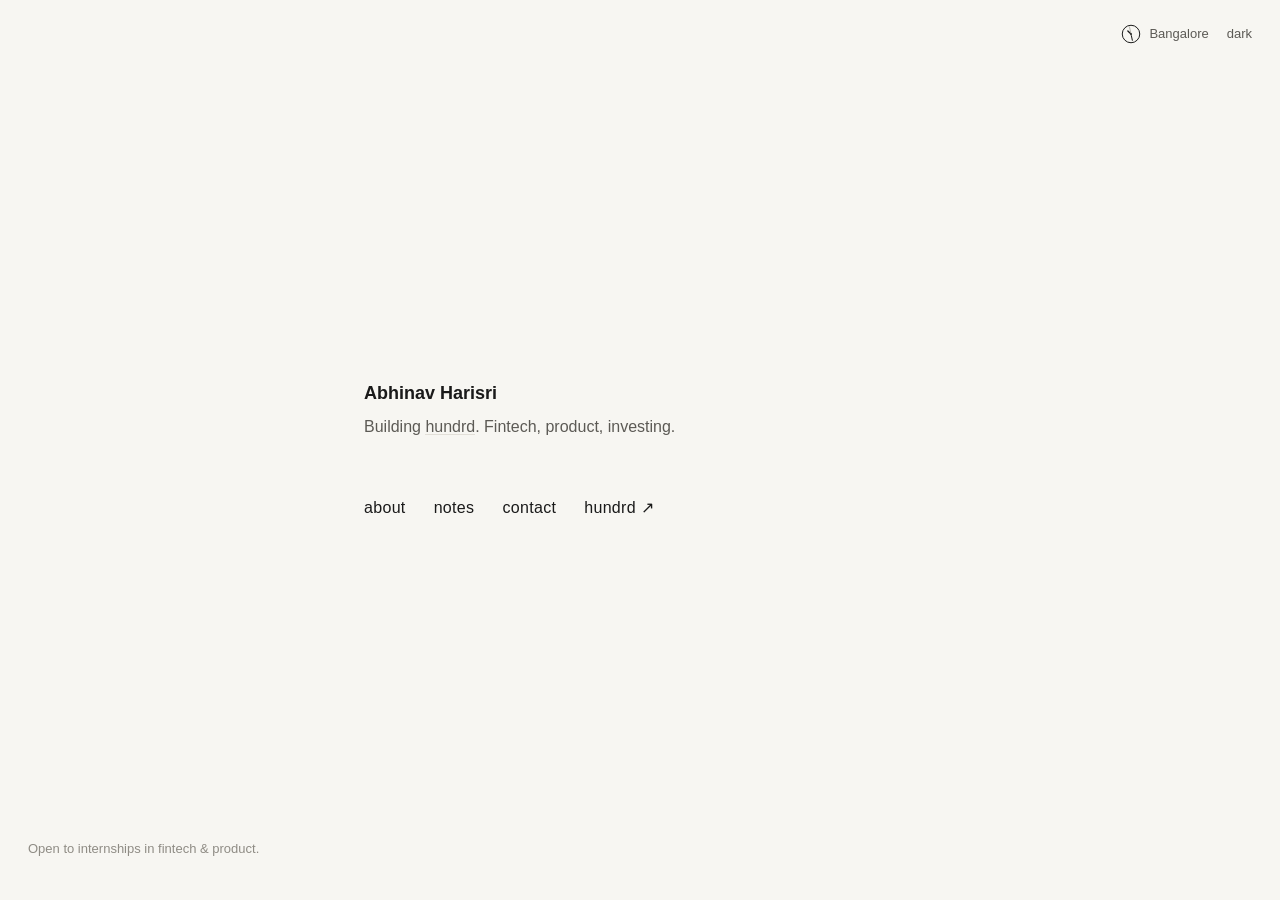
==== commit 89b9687c: "Add Bangalore analog clock and dark mode toggle A shared script adds a corner clock (Bangalore time)" ====
--- a/index.html
+++ b/index.html
@@ -11,6 +11,7 @@
   <link rel="icon" href="assets/favicon.svg" type="image/svg+xml">
   <meta name="theme-color" content="#f7f6f2">
   <link rel="stylesheet" href="assets/site.css">
+  <script src="assets/site.js"></script>
   <script>
     // old links like /#about now live on their own pages
     if (['#about', '#notes', '#contact'].includes(location.hash)) location.replace(location.hash.slice(1) + '.html');
--- a/assets/site.css
+++ b/assets/site.css
@@ -8,9 +8,31 @@
   --soft: #5c5a55;
   --faint: #8f8c85;
   --line: #e2dfd8;
-}
-
-html { background: var(--bg); }
+  color-scheme: light;
+}
+
+:root[data-theme="dark"] {
+  --bg: #121211;
+  --ink: #ebe9e4;
+  --soft: #a5a29b;
+  --faint: #73716b;
+  --line: #2b2a27;
+  color-scheme: dark;
+}
+
+@media (prefers-color-scheme: dark) {
+  :root:not([data-theme="light"]) {
+    --bg: #121211;
+    --ink: #ebe9e4;
+    --soft: #a5a29b;
+    --faint: #73716b;
+    --line: #2b2a27;
+    color-scheme: dark;
+  }
+}
+
+html { background: var(--bg); transition: background-color .35s ease; }
+body { transition: color .35s ease; }
 
 body {
   min-height: 100vh;
@@ -39,7 +61,7 @@
   to   { opacity: 1; transform: none; }
 }
 
-.page > *, article > * { animation: up .6s ease both; }
+.page > *, article > *, .corner { animation: up .6s ease both; }
 .page > :nth-child(2), article > :nth-child(2) { animation-delay: .06s; }
 .page > :nth-child(3), article > :nth-child(3) { animation-delay: .12s; }
 .page > :nth-child(4), article > :nth-child(4) { animation-delay: .18s; }
@@ -48,9 +70,43 @@
 .page > :nth-child(n+7), article > :nth-child(n+7) { animation-delay: .36s; }
 
 @media (prefers-reduced-motion: reduce) {
-  .page > *, article > * { animation: none; }
-  a { transition: none; }
-}
+  .page > *, article > *, .corner { animation: none; }
+  a, html, body { transition: none; }
+}
+
+/* ===== Corner: Bangalore clock + theme toggle, on every page ===== */
+
+.corner {
+  position: fixed;
+  top: 24px;
+  right: 28px;
+  z-index: 10;
+  display: flex;
+  align-items: center;
+  gap: 18px;
+  font-size: 13px;
+  color: var(--soft);
+}
+
+.clock { display: inline-flex; align-items: center; gap: 8px; }
+.clock svg { width: 20px; height: 20px; overflow: visible; }
+.clock circle { fill: none; stroke: var(--ink); stroke-width: 1.2; }
+.clock line { stroke: var(--ink); stroke-width: 1.6; stroke-linecap: round; }
+.clock .m { stroke-width: 1.2; }
+.clock .s { stroke: var(--faint); stroke-width: .7; }
+.clock .pin { fill: var(--ink); stroke: none; }
+
+.theme {
+  font: inherit;
+  color: inherit;
+  background: linear-gradient(currentColor, currentColor) 0 100% / 0 1px no-repeat;
+  border: 0;
+  padding: 0;
+  cursor: pointer;
+  transition: background-size .35s ease, color .2s;
+}
+
+.theme:hover, .theme:focus-visible { background-size: 100% 1px; color: var(--ink); outline: none; }
 
 /* ===== Layout ===== */
 
@@ -80,7 +136,7 @@
   letter-spacing: 0.02em;
 }
 
-.home .status { margin-top: 40px; font-size: 14px; color: var(--faint); }
+.home .status { position: fixed; left: 28px; bottom: 24px; font-size: 13px; color: var(--faint); }
 
 .top { display: inline-block; font-size: 14px; color: var(--soft); }
 
@@ -198,7 +254,10 @@
 }
 
 @media (max-width: 600px) {
-  .page { padding-top: 48px; }
+  .page { padding-top: 64px; }
+  .corner { top: 18px; right: 20px; }
+  .home .status { left: 24px; bottom: 20px; }
+  .bar { padding-top: 64px; }
   article { font-size: 16px; }
   .cast div { grid-template-columns: 1fr; }
   .versus { grid-template-columns: 1fr; }
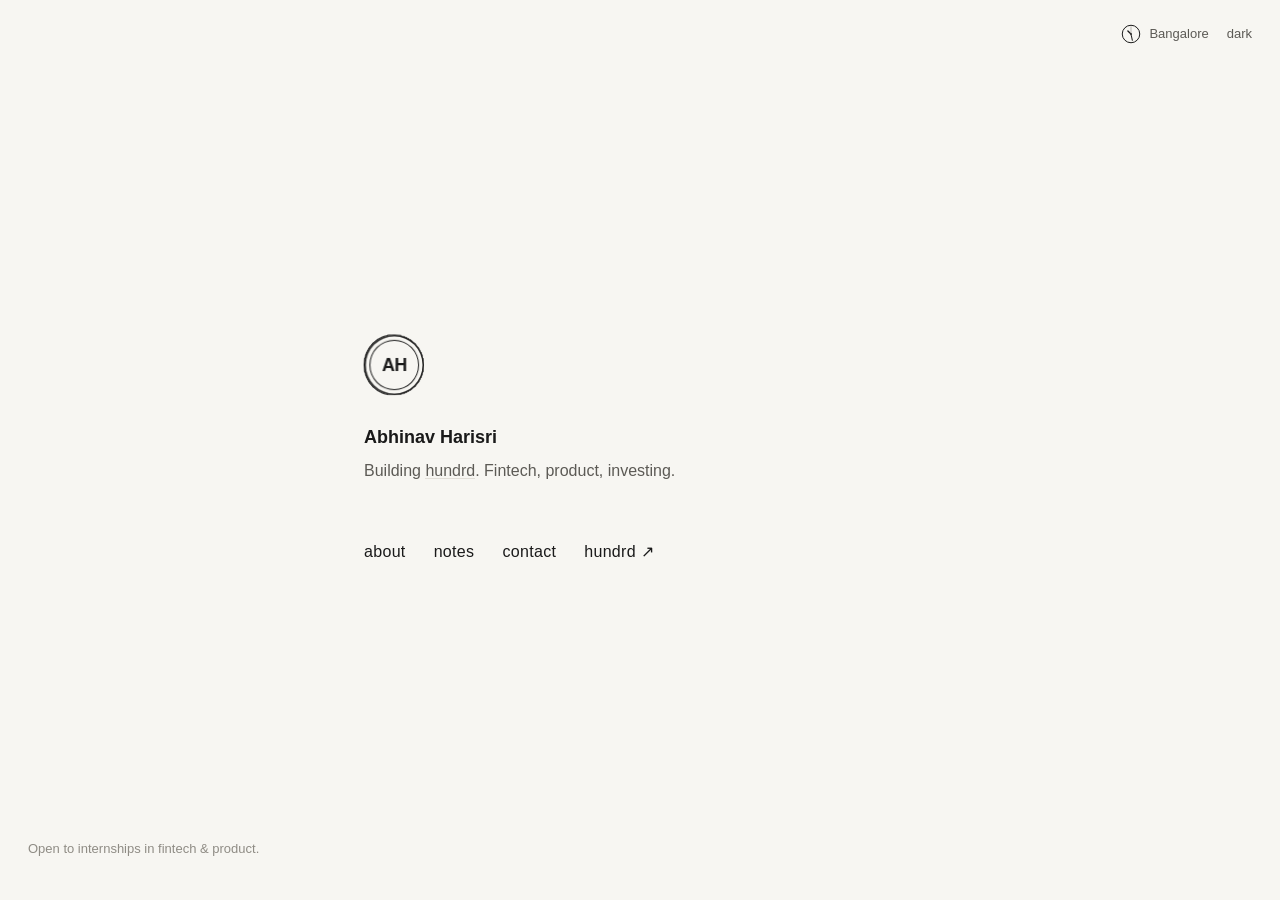
==== commit 5bd79d86: "Add a spinning 3D coin mark to the homepage AH on the front, ₹ on the back. Idles in a slow spin; dr" ====
--- a/index.html
+++ b/index.html
@@ -19,6 +19,9 @@
 </head>
 <body>
   <main class="page home">
+    <button type="button" class="coin" aria-label="Flip the coin">
+      <span class="coin-body"><span class="face front">AH</span><span class="face back">₹</span></span>
+    </button>
     <div class="name">Abhinav Harisri</div>
     <p class="line">Building <a href="https://hundrd.studio" target="_blank" rel="noopener">hundrd</a>. Fintech, product, investing.</p>
     <nav>
--- a/assets/site.css
+++ b/assets/site.css
@@ -125,6 +125,57 @@
   padding-bottom: 48px;
 }
 
+/* the coin: AH on one side, ₹ on the other; drag to spin, click to flick */
+.coin {
+  align-self: flex-start;
+  width: 60px;
+  height: 60px;
+  margin-bottom: 28px;
+  padding: 0;
+  border: 0;
+  background: none;
+  perspective: 500px;
+  cursor: grab;
+  touch-action: pan-y;
+  -webkit-tap-highlight-color: transparent;
+}
+
+.coin:active { cursor: grabbing; }
+.coin:focus-visible { outline: 1px dashed var(--faint); outline-offset: 6px; }
+
+.coin-body {
+  position: relative;
+  display: block;
+  width: 100%;
+  height: 100%;
+  transform-style: preserve-3d;
+}
+
+.coin.toss { animation: toss .7s cubic-bezier(.3, .7, .4, 1); }
+@keyframes toss { 40% { transform: translateY(-22px); } 100% { transform: none; } }
+
+.coin .face, .coin .layer {
+  position: absolute;
+  inset: 0;
+  border-radius: 50%;
+}
+
+.coin .face {
+  display: grid;
+  place-items: center;
+  background: var(--bg);
+  color: var(--ink);
+  font-size: 18px;
+  font-weight: 600;
+  letter-spacing: -0.03em;
+  box-shadow: inset 0 0 0 1.5px var(--ink), inset 0 0 0 5px var(--bg), inset 0 0 0 6px var(--ink);
+  backface-visibility: hidden;
+}
+
+.coin .front { transform: translateZ(3px); }
+.coin .back { transform: rotateY(180deg) translateZ(3px); font-size: 22px; font-weight: 500; }
+.coin .layer { background: var(--ink); }
+
 .home .name { font-size: 18px; font-weight: 600; }
 .home .line { margin-top: 6px; color: var(--soft); }
 
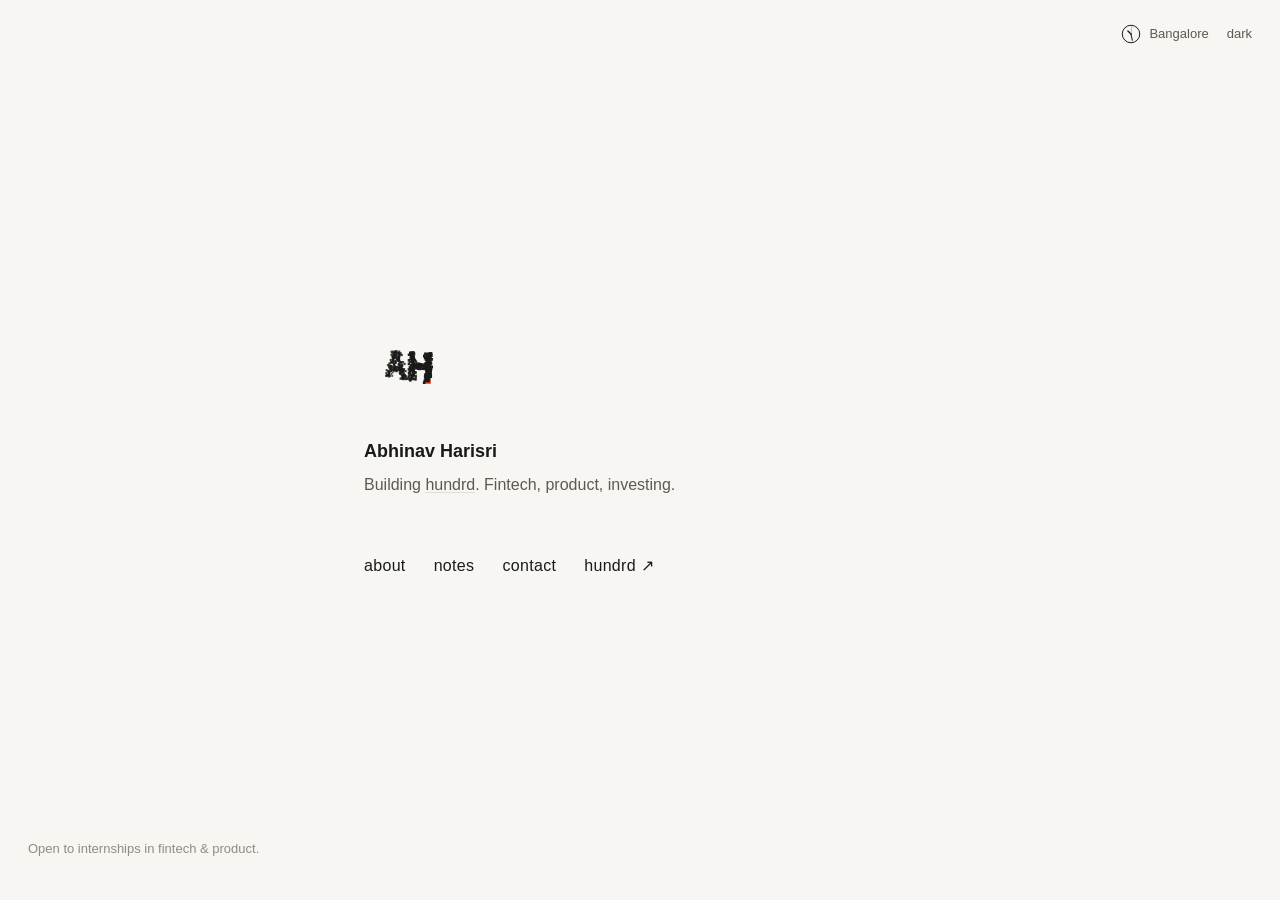
==== commit 4d2f8e25: "Replace the coin with a 3D pixel mark: AH -> hundrd -> sphere 400 pixels turn in 3D and reshape betw" ====
--- a/index.html
+++ b/index.html
@@ -19,9 +19,7 @@
 </head>
 <body>
   <main class="page home">
-    <button type="button" class="coin" aria-label="Flip the coin">
-      <span class="coin-body"><span class="face front">AH</span><span class="face back">₹</span></span>
-    </button>
+    <button type="button" class="mark" aria-label="AH and the hundrd mark. Click to change shape."><canvas></canvas></button>
     <div class="name">Abhinav Harisri</div>
     <p class="line">Building <a href="https://hundrd.studio" target="_blank" rel="noopener">hundrd</a>. Fintech, product, investing.</p>
     <nav>
--- a/assets/site.css
+++ b/assets/site.css
@@ -8,6 +8,7 @@
   --soft: #5c5a55;
   --faint: #8f8c85;
   --line: #e2dfd8;
+  --signal: #ff4a1c;
   color-scheme: light;
 }
 
@@ -125,56 +126,19 @@
   padding-bottom: 48px;
 }
 
-/* the coin: AH on one side, ₹ on the other; drag to spin, click to flick */
-.coin {
+/* the mark: AH -> hundrd -> sphere in 3D pixels; click to morph */
+.mark {
   align-self: flex-start;
-  width: 60px;
-  height: 60px;
-  margin-bottom: 28px;
+  margin: -16px -16px 12px;
   padding: 0;
   border: 0;
   background: none;
-  perspective: 500px;
-  cursor: grab;
-  touch-action: pan-y;
+  cursor: pointer;
   -webkit-tap-highlight-color: transparent;
 }
 
-.coin:active { cursor: grabbing; }
-.coin:focus-visible { outline: 1px dashed var(--faint); outline-offset: 6px; }
-
-.coin-body {
-  position: relative;
-  display: block;
-  width: 100%;
-  height: 100%;
-  transform-style: preserve-3d;
-}
-
-.coin.toss { animation: toss .7s cubic-bezier(.3, .7, .4, 1); }
-@keyframes toss { 40% { transform: translateY(-22px); } 100% { transform: none; } }
-
-.coin .face, .coin .layer {
-  position: absolute;
-  inset: 0;
-  border-radius: 50%;
-}
-
-.coin .face {
-  display: grid;
-  place-items: center;
-  background: var(--bg);
-  color: var(--ink);
-  font-size: 18px;
-  font-weight: 600;
-  letter-spacing: -0.03em;
-  box-shadow: inset 0 0 0 1.5px var(--ink), inset 0 0 0 5px var(--bg), inset 0 0 0 6px var(--ink);
-  backface-visibility: hidden;
-}
-
-.coin .front { transform: translateZ(3px); }
-.coin .back { transform: rotateY(180deg) translateZ(3px); font-size: 22px; font-weight: 500; }
-.coin .layer { background: var(--ink); }
+.mark canvas { display: block; width: 120px; height: 120px; }
+.mark:focus-visible { outline: 1px dashed var(--faint); outline-offset: -8px; }
 
 .home .name { font-size: 18px; font-weight: 600; }
 .home .line { margin-top: 6px; color: var(--soft); }
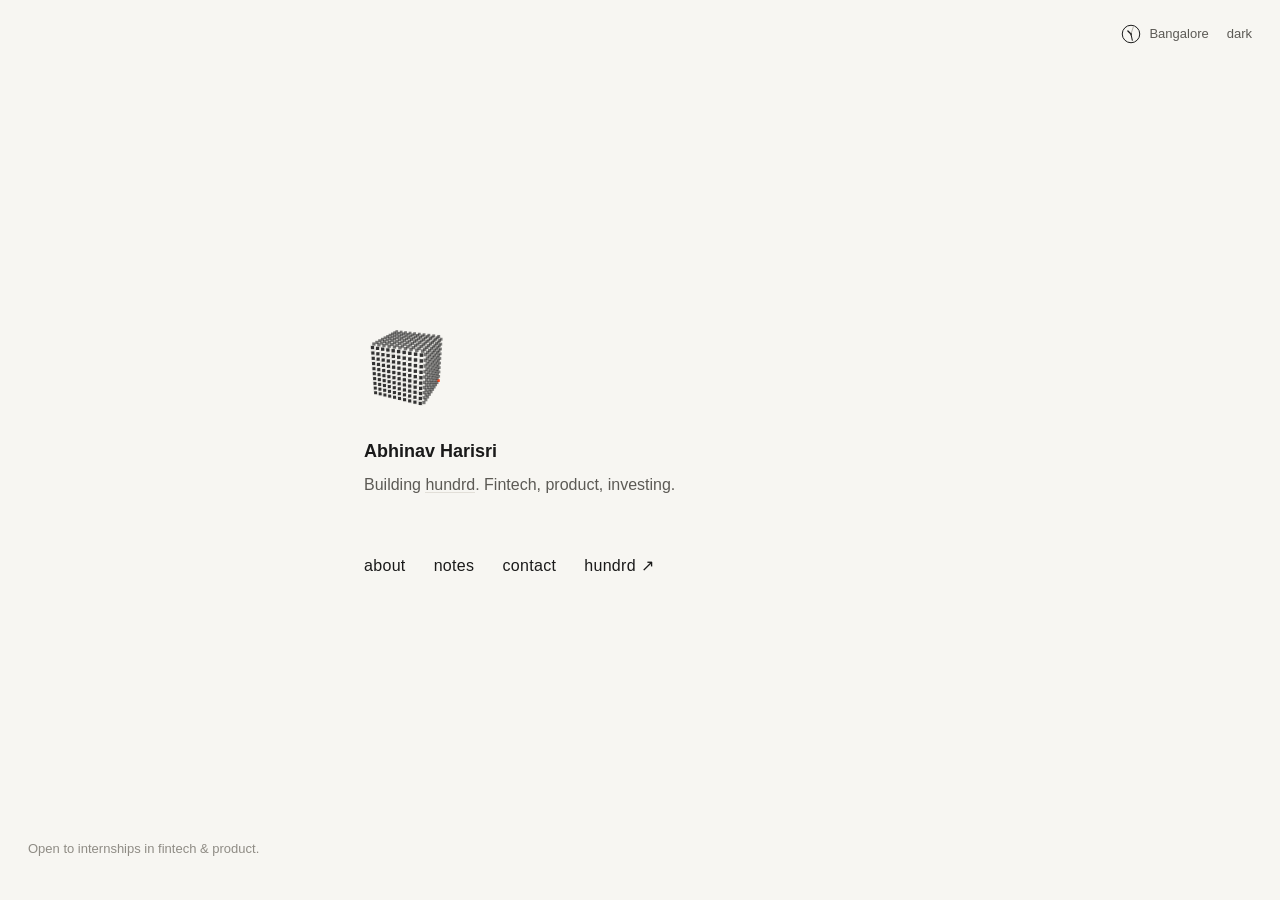
==== commit 2d7e9222: "Mark: 3D hundrd pixel cube that inflates into a sphere Drop the AH shape. Six faces of 10x10 pixels " ====
--- a/index.html
+++ b/index.html
@@ -19,7 +19,7 @@
 </head>
 <body>
   <main class="page home">
-    <button type="button" class="mark" aria-label="AH and the hundrd mark. Click to change shape."><canvas></canvas></button>
+    <button type="button" class="mark" aria-label="The hundrd pixel cube. Click to change shape."><canvas></canvas></button>
     <div class="name">Abhinav Harisri</div>
     <p class="line">Building <a href="https://hundrd.studio" target="_blank" rel="noopener">hundrd</a>. Fintech, product, investing.</p>
     <nav>
